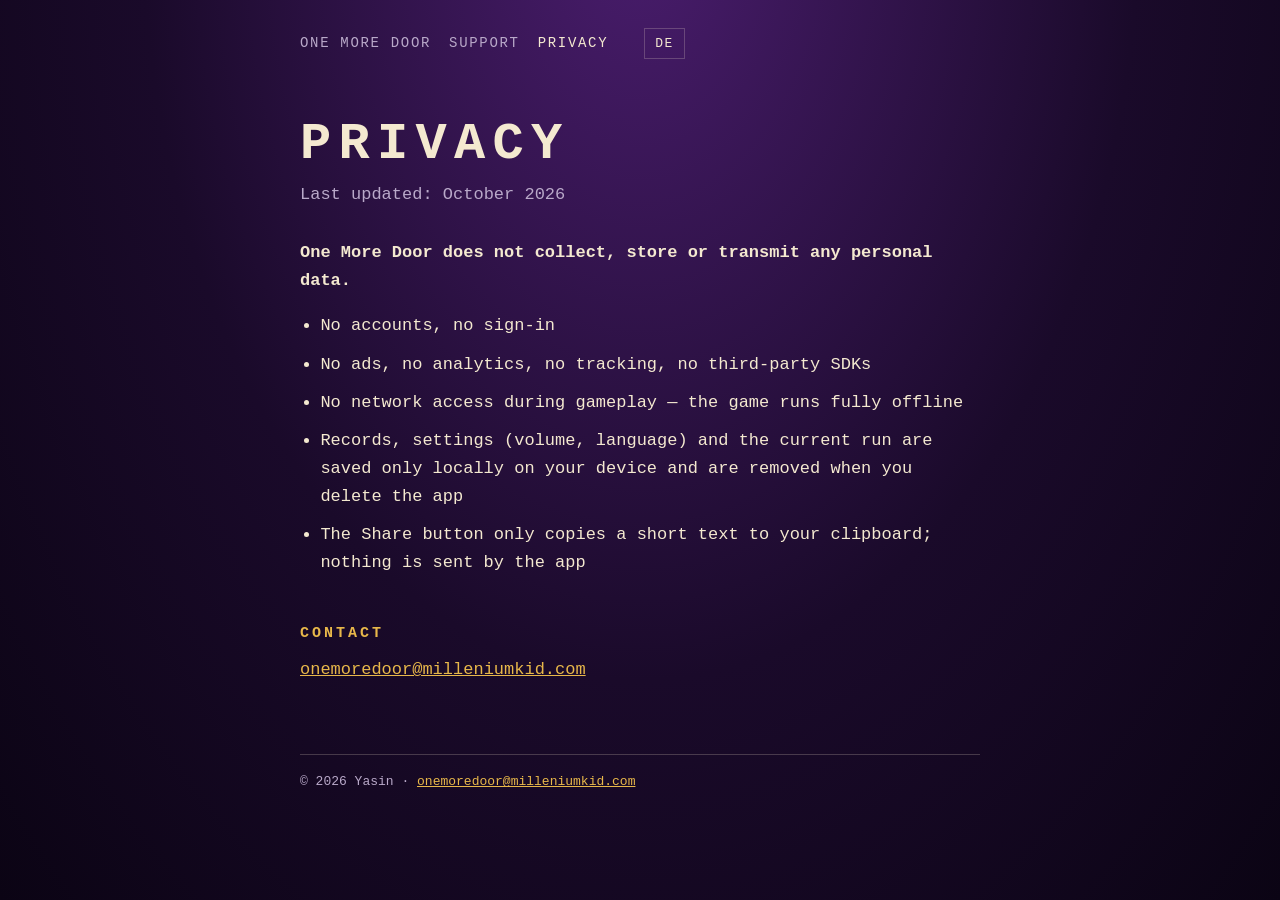
==== privacy.html @ 6453a9ad "Website: Startseite, Support, Datenschutz (DE/EN) Co-Authored-By: Claude Sonnet 5.5 <noreply@anthrop" ====
<!doctype html>
<html lang="en">
<head>
<meta charset="utf-8">
<meta name="viewport" content="width=device-width,initial-scale=1">
<title>One More Door – Privacy</title>
<meta name="description" content="One More Door – a first-person fever-dream horror game. Ein Fiebertraum-Horrorspiel.">
<link rel="stylesheet" href="style.css">
</head>
<body><main>
<nav>
  <a href="index.html">ONE MORE DOOR</a>
  <a href="support.html"><span data-l="de">SUPPORT</span><span data-l="en">SUPPORT</span></a>
  <a href="privacy.html" class="on"><span data-l="de">DATENSCHUTZ</span><span data-l="en">PRIVACY</span></a>
  <span></span><button id="lang">DE</button>
</nav>

<h1><span data-l="en">PRIVACY</span><span data-l="de">DATENSCHUTZ</span></h1>
<p class="sub"><span data-l="en">Last updated: October 2026</span><span data-l="de">Stand: Oktober 2026</span></p>
<p data-l="en"><b>One More Door does not collect, store or transmit any personal data.</b></p>
<p data-l="de"><b>One More Door erhebt, speichert und übermittelt keine personenbezogenen Daten.</b></p>
<ul data-l="en"><li>No accounts, no sign-in</li><li>No ads, no analytics, no tracking, no third-party SDKs</li><li>No network access during gameplay — the game runs fully offline</li><li>Records, settings (volume, language) and the current run are saved only locally on your device and are removed when you delete the app</li><li>The Share button only copies a short text to your clipboard; nothing is sent by the app</li></ul>
<ul data-l="de"><li>Keine Konten, keine Anmeldung</li><li>Keine Werbung, keine Analyse, kein Tracking, keine Drittanbieter-SDKs</li><li>Kein Netzwerkzugriff im Spiel — es läuft komplett offline</li><li>Rekorde, Einstellungen (Lautstärke, Sprache) und der laufende Durchgang liegen nur lokal auf deinem Gerät und werden beim Löschen der App entfernt</li><li>Der Teilen-Knopf kopiert nur einen kurzen Text in die Zwischenablage; die App sendet nichts</li></ul>
<h2><span data-l="en">CONTACT</span><span data-l="de">KONTAKT</span></h2>
<p><a href="mailto:onemoredoor@milleniumkid.com">onemoredoor@milleniumkid.com</a></p>

<footer>© 2026 Yasin · <a href="mailto:onemoredoor@milleniumkid.com">onemoredoor@milleniumkid.com</a></footer>
</main><script src="script.js"></script></body></html>
---- style.css ----
:root{--bg:#120820;--fg:#f4e9d0;--mut:#b9a9c9;--acc:#e8b84a;--line:rgba(244,233,208,.22)}
*{box-sizing:border-box}
html{background:var(--bg)}
body{margin:0;min-height:100vh;color:var(--fg);font:17px/1.65 "Courier New",ui-monospace,monospace;
 background:radial-gradient(ellipse at 50% -10%,#4a1d6e 0,#1a0a2a 55%,#0b0414 100%) fixed}
main{max-width:720px;margin:0 auto;padding:28px 20px 80px}
nav{display:flex;gap:18px;flex-wrap:wrap;align-items:center;font-size:14px;letter-spacing:.12em;margin-bottom:56px}
nav a{color:var(--mut);text-decoration:none}nav a:hover,nav a.on{color:var(--fg)}
nav .sp{flex:1}
#lang{background:none;border:1px solid var(--line);color:var(--fg);font:inherit;font-size:13px;letter-spacing:.12em;padding:4px 10px;cursor:pointer}
h1{font-size:clamp(30px,8vw,52px);letter-spacing:.14em;margin:0 0 6px;line-height:1.15}
h2{font-size:15px;letter-spacing:.2em;color:var(--acc);margin:44px 0 10px;font-weight:600}
.sub{color:var(--mut);margin:0 0 30px}
p,li{margin:.6em 0}ul{padding-left:1.2em}
a{color:var(--acc)}
.door{width:70px;height:112px;margin:34px 0;border:3px solid #2a1608;background:#7a4a24;position:relative;box-shadow:0 0 40px rgba(255,200,110,.45)}
.door:after{content:"";position:absolute;right:10px;top:54px;width:9px;height:9px;border-radius:50%;background:var(--acc)}
.box{border:1px solid var(--line);padding:14px 18px;margin:18px 0;background:rgba(0,0,0,.25)}
footer{margin-top:70px;color:var(--mut);font-size:13px;border-top:1px solid var(--line);padding-top:16px}
[data-l]{display:none}html[lang=de] [data-l=de],html[lang=en] [data-l=en]{display:revert}
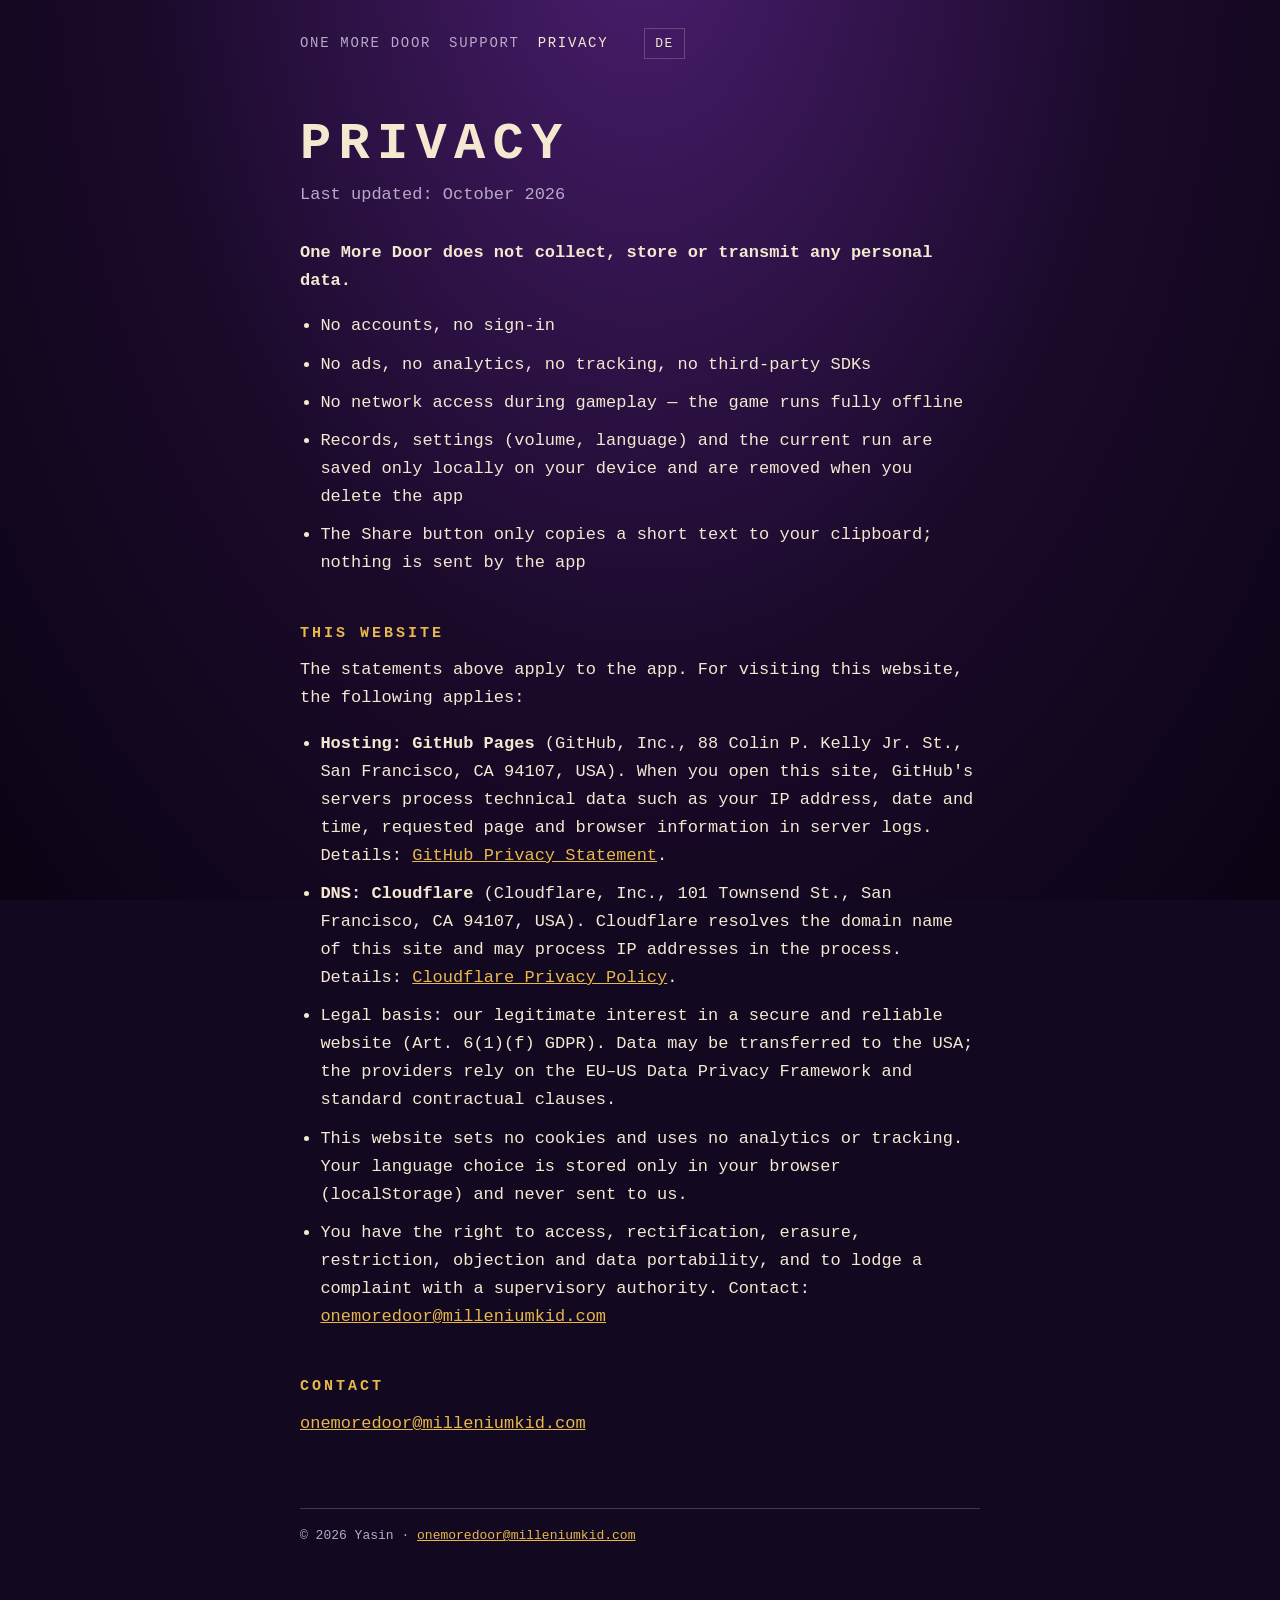
==== commit 4664eb1a: "Datenschutz: Hosting (GitHub Pages) und DNS (Cloudflare) ergänzt Co-Authored-By: Claude Sonnet 5.5 <" ====
--- a/privacy.html
+++ b/privacy.html
@@ -21,6 +21,19 @@
 <p data-l="de"><b>One More Door erhebt, speichert und übermittelt keine personenbezogenen Daten.</b></p>
 <ul data-l="en"><li>No accounts, no sign-in</li><li>No ads, no analytics, no tracking, no third-party SDKs</li><li>No network access during gameplay — the game runs fully offline</li><li>Records, settings (volume, language) and the current run are saved only locally on your device and are removed when you delete the app</li><li>The Share button only copies a short text to your clipboard; nothing is sent by the app</li></ul>
 <ul data-l="de"><li>Keine Konten, keine Anmeldung</li><li>Keine Werbung, keine Analyse, kein Tracking, keine Drittanbieter-SDKs</li><li>Kein Netzwerkzugriff im Spiel — es läuft komplett offline</li><li>Rekorde, Einstellungen (Lautstärke, Sprache) und der laufende Durchgang liegen nur lokal auf deinem Gerät und werden beim Löschen der App entfernt</li><li>Der Teilen-Knopf kopiert nur einen kurzen Text in die Zwischenablage; die App sendet nichts</li></ul>
+<h2><span data-l="en">THIS WEBSITE</span><span data-l="de">DIESE WEBSITE</span></h2>
+<p data-l="en">The statements above apply to the app. For visiting this website, the following applies:</p>
+<p data-l="de">Die Angaben oben gelten für die App. Für den Besuch dieser Website gilt Folgendes:</p>
+<ul data-l="en"><li><b>Hosting: GitHub Pages</b> (GitHub, Inc., 88 Colin P. Kelly Jr. St., San Francisco, CA 94107, USA). When you open this site, GitHub's servers process technical data such as your IP address, date and time, requested page and browser information in server logs. Details: <a href="https://docs.github.com/en/site-policy/privacy-policies/github-general-privacy-statement">GitHub Privacy Statement</a>.</li>
+<li><b>DNS: Cloudflare</b> (Cloudflare, Inc., 101 Townsend St., San Francisco, CA 94107, USA). Cloudflare resolves the domain name of this site and may process IP addresses in the process. Details: <a href="https://www.cloudflare.com/privacypolicy/">Cloudflare Privacy Policy</a>.</li>
+<li>Legal basis: our legitimate interest in a secure and reliable website (Art. 6(1)(f) GDPR). Data may be transferred to the USA; the providers rely on the EU–US Data Privacy Framework and standard contractual clauses.</li>
+<li>This website sets no cookies and uses no analytics or tracking. Your language choice is stored only in your browser (localStorage) and never sent to us.</li>
+<li>You have the right to access, rectification, erasure, restriction, objection and data portability, and to lodge a complaint with a supervisory authority. Contact: <a href="mailto:onemoredoor@milleniumkid.com">onemoredoor@milleniumkid.com</a></li></ul>
+<ul data-l="de"><li><b>Hosting: GitHub Pages</b> (GitHub, Inc., 88 Colin P. Kelly Jr. St., San Francisco, CA 94107, USA). Beim Aufruf dieser Seite verarbeiten die Server von GitHub technische Daten wie IP-Adresse, Datum und Uhrzeit, aufgerufene Seite und Browserinformationen in Server-Logs. Details: <a href="https://docs.github.com/en/site-policy/privacy-policies/github-general-privacy-statement">Datenschutzerklärung von GitHub</a>.</li>
+<li><b>DNS: Cloudflare</b> (Cloudflare, Inc., 101 Townsend St., San Francisco, CA 94107, USA). Cloudflare löst den Domainnamen dieser Seite auf und kann dabei IP-Adressen verarbeiten. Details: <a href="https://www.cloudflare.com/privacypolicy/">Datenschutzerklärung von Cloudflare</a>.</li>
+<li>Rechtsgrundlage: unser berechtigtes Interesse an einer sicheren und zuverlässigen Website (Art. 6 Abs. 1 lit. f DSGVO). Daten können in die USA übermittelt werden; die Anbieter stützen sich auf das EU-US Data Privacy Framework und Standardvertragsklauseln.</li>
+<li>Diese Website setzt keine Cookies und nutzt keine Analyse- oder Tracking-Dienste. Deine Sprachauswahl wird nur in deinem Browser (localStorage) gespeichert und nicht an uns übertragen.</li>
+<li>Du hast das Recht auf Auskunft, Berichtigung, Löschung, Einschränkung, Widerspruch und Datenübertragbarkeit sowie auf Beschwerde bei einer Aufsichtsbehörde. Kontakt: <a href="mailto:onemoredoor@milleniumkid.com">onemoredoor@milleniumkid.com</a></li></ul>
 <h2><span data-l="en">CONTACT</span><span data-l="de">KONTAKT</span></h2>
 <p><a href="mailto:onemoredoor@milleniumkid.com">onemoredoor@milleniumkid.com</a></p>
 
